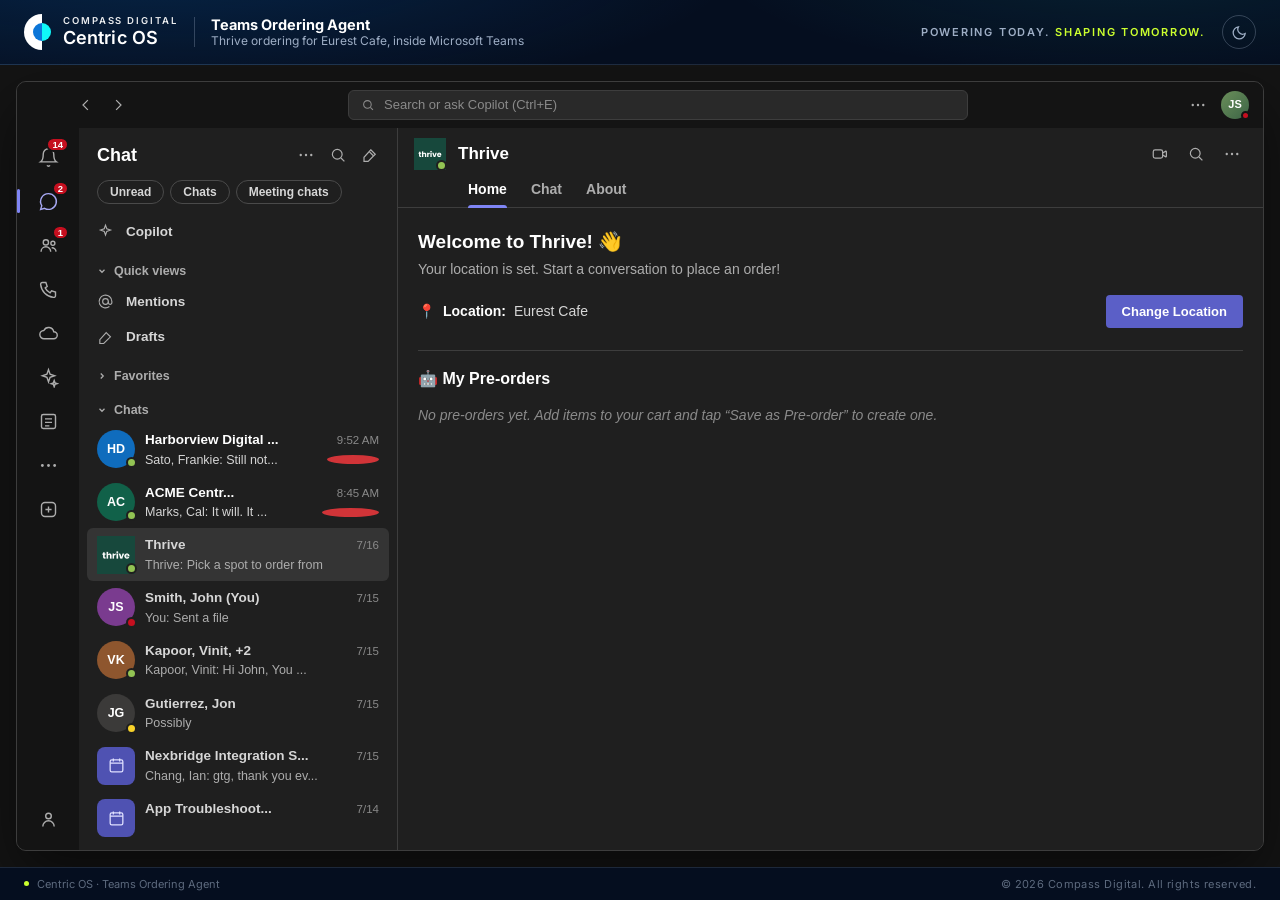
==== index.html @ ebebb497 "first commit" ====
<!doctype html>
<html lang="en">
<head>
<meta charset="utf-8" />
<meta name="viewport" content="width=device-width, initial-scale=1, viewport-fit=cover" />
<meta http-equiv="Content-Security-Policy" content="default-src 'self'; script-src 'self'; style-src 'self'; img-src 'self'; font-src 'self'; connect-src 'none'; frame-src 'self'; object-src 'none'; base-uri 'none'; form-action 'none'" />
<meta name="referrer" content="same-origin" />
<meta name="description" content="Thrive ordering agent for Eurest Cafe, running in a Microsoft Teams window." />
<title>Thrive Order Agent — Eurest Cafe</title>
<link rel="icon" href="assets/img/favicon.svg" type="image/svg+xml" />
<link rel="stylesheet" href="assets/css/fonts.css" />
<link rel="stylesheet" href="assets/css/shell.css" />
<script src="assets/js/theme.js"></script>
</head>
<body>

<header>
  <div class="brand">
    <!-- Centric OS mark (brand guide p18–19); colors flip with theme -->
    <svg class="mark" viewBox="10 10 60 80" aria-hidden="true">
      <path class="m-a" d="M50 10 A40 40 0 0 0 50 90 Z"/>
      <path class="m-b" d="M50 30 A20 20 0 0 0 50 70 Z"/>
      <path class="m-c" d="M50 30 A20 20 0 0 1 50 70 Z"/>
    </svg>
    <div class="wordmark">
      <div class="sub">Compass Digital</div>
      <div class="name">Centric OS</div>
    </div>
  </div>
  <div class="divider"></div>
  <div class="context">
    <div class="title">Teams Ordering Agent</div>
    <div class="desc">Thrive ordering for Eurest Cafe, inside Microsoft Teams</div>
  </div>
  <div class="tagline">Powering Today. <b>Shaping Tomorrow.</b></div>
  <button class="theme-btn" id="themeBtn" type="button" title="Switch theme" aria-label="Switch between light and dark theme">
    <svg class="moon" viewBox="0 0 24 24" fill="none" stroke="currentColor" stroke-width="1.8" aria-hidden="true">
      <path d="M20 13.5A8.5 8.5 0 1110.5 4 7 7 0 0020 13.5z"/>
    </svg>
    <svg class="sun" viewBox="0 0 24 24" fill="none" stroke="currentColor" stroke-width="1.8" aria-hidden="true">
      <circle cx="12" cy="12" r="4.5"/>
      <path d="M12 2.5v2.5M12 19v2.5M2.5 12H5M19 12h2.5M5.3 5.3l1.8 1.8M16.9 16.9l1.8 1.8M18.7 5.3l-1.8 1.8M7.1 16.9l-1.8 1.8" stroke-linecap="round"/>
    </svg>
  </button>
</header>

<main class="stage" id="stage">
  <div class="loading" role="status">Loading Teams…</div>
  <iframe id="app" class="app" title="Thrive ordering agent in Microsoft Teams"
          src="teams/ordering.html" sandbox="allow-scripts allow-same-origin allow-forms"></iframe>
</main>

<footer>
  <span class="dot" aria-hidden="true"></span>
  <span>Centric OS · Teams Ordering Agent</span>
  <span class="right">© 2026 Compass Digital. All rights reserved.</span>
</footer>

<script src="assets/js/shell.js" defer></script>
</body>
</html>
---- assets/css/fonts.css ----
/* Inter (latin subset), self-hosted. Generated from the original inline @font-face rules. */
@font-face{font-family:'Inter';font-style:normal;font-weight:400;font-display:swap;src:url(../fonts/inter-400-1.woff2) format('woff2');unicode-range:U+0000-00FF,U+0131,U+0152-0153,U+02BB-02BC,U+02C6,U+02DA,U+02DC,U+0304,U+0308,U+0329,U+2000-206F,U+20AC,U+2122,U+2191,U+2193,U+2212,U+2215,U+FEFF,U+FFFD;}
@font-face{font-family:'Inter';font-style:normal;font-weight:500;font-display:swap;src:url(../fonts/inter-500-2.woff2) format('woff2');unicode-range:U+0000-00FF,U+0131,U+0152-0153,U+02BB-02BC,U+02C6,U+02DA,U+02DC,U+0304,U+0308,U+0329,U+2000-206F,U+20AC,U+2122,U+2191,U+2193,U+2212,U+2215,U+FEFF,U+FFFD;}
@font-face{font-family:'Inter';font-style:normal;font-weight:600;font-display:swap;src:url(../fonts/inter-600-3.woff2) format('woff2');unicode-range:U+0000-00FF,U+0131,U+0152-0153,U+02BB-02BC,U+02C6,U+02DA,U+02DC,U+0304,U+0308,U+0329,U+2000-206F,U+20AC,U+2122,U+2191,U+2193,U+2212,U+2215,U+FEFF,U+FFFD;}
@font-face{font-family:'Inter';font-style:normal;font-weight:700;font-display:swap;src:url(../fonts/inter-700-4.woff2) format('woff2');unicode-range:U+0000-00FF,U+0131,U+0152-0153,U+02BB-02BC,U+02C6,U+02DA,U+02DC,U+0304,U+0308,U+0329,U+2000-206F,U+20AC,U+2122,U+2191,U+2193,U+2212,U+2215,U+FEFF,U+FFFD;}
@font-face{font-family:'Inter';font-style:normal;font-weight:800;font-display:swap;src:url(../fonts/inter-800-5.woff2) format('woff2');unicode-range:U+0000-00FF,U+0131,U+0152-0153,U+02BB-02BC,U+02C6,U+02DA,U+02DC,U+0304,U+0308,U+0329,U+2000-206F,U+20AC,U+2122,U+2191,U+2193,U+2212,U+2215,U+FEFF,U+FFFD;}
---- assets/css/shell.css ----
/* Thrive Order Agent: shell styles (Centric OS chrome).
   Header, stage, and footer only. The Teams window lives in the iframe. */
:root{
  /* Centric OS / Compass Digital palette */
  --cd-black:#050E1F; --cd-blue:#003396; --cd-cerulean:#0C76D8; --cd-cyan:#13D6E5;
  --cd-lite-cyan:#10F8F9; --cd-cerulean-neutral:#E3F5FC; --cd-lime:#CBFF2E;
  --n1:#313C4F; --n2:#5D6A7E; --n3:#9EAEC5; --n4:#D6E2F8;
  --font:"Inter",-apple-system,BlinkMacSystemFont,"Segoe UI",Roboto,Helvetica,Arial,sans-serif;

  /* semantic tokens: dark theme (default) */
  --bg:var(--cd-black); --text-strong:#FFFFFF; --text:var(--n4); --text-muted:var(--n3);
  --text-faint:var(--n2); --border:rgba(158,174,197,.16); --border-strong:rgba(158,174,197,.30);
  --hover-bg:rgba(214,226,248,.05); --accent:var(--cd-lime); --accent-glow:rgba(203,255,46,.35);
  --glow-a:rgba(12,118,216,.22); --glow-b:rgba(19,214,229,.10);
  --mark-a:#FFFFFF; --mark-b:var(--cd-cerulean); --mark-c:var(--cd-lite-cyan);
}
:root[data-theme="light"]{
  --bg:#FFFFFF; --text-strong:var(--cd-black); --text:var(--n1); --text-muted:var(--n2);
  --text-faint:var(--n3); --border:rgba(5,14,31,.10); --border-strong:rgba(5,14,31,.20);
  --hover-bg:rgba(12,118,216,.06); --accent:var(--cd-cerulean); --accent-glow:rgba(12,118,216,.30);
  --glow-a:rgba(19,214,229,.14); --glow-b:rgba(227,245,252,.9);
  --mark-a:var(--cd-cerulean); --mark-b:var(--cd-blue); --mark-c:var(--cd-cyan);
}

*{box-sizing:border-box}
html,body{height:100%}
body{
  margin:0; background:var(--bg); color:var(--text); font-family:var(--font);
  font-size:15px; line-height:1.5; -webkit-font-smoothing:antialiased;
  display:flex; flex-direction:column; overflow:hidden;
  transition:background-color .25s,color .25s;
}

/* Header */
header{
  flex:0 0 auto; display:flex; align-items:center; gap:16px;
  padding:14px 24px; border-bottom:1px solid var(--border);
  background:
    radial-gradient(900px 220px at 12% -60%, var(--glow-a), transparent 65%),
    radial-gradient(700px 200px at 88% -70%, var(--glow-b), transparent 60%),
    var(--bg);
  position:relative; z-index:2; transition:background-color .25s,border-color .25s;
}
.brand{display:flex; align-items:center; gap:12px; min-width:0}
.mark{width:27px; height:36px; flex:0 0 auto}
.mark .m-a{fill:var(--mark-a)}
.mark .m-b{fill:var(--mark-b)}
.mark .m-c{fill:var(--mark-c)}
.wordmark{display:flex; flex-direction:column; line-height:1.15; min-width:0}
.wordmark .name{font-weight:600; font-size:18px; color:var(--text-strong); letter-spacing:.005em; white-space:nowrap}
.wordmark .sub{font-size:9.5px; font-weight:600; letter-spacing:.2em; text-transform:uppercase;
  color:var(--text-strong); opacity:.92; white-space:nowrap; margin-bottom:1px}
.divider{width:1px; height:30px; background:var(--border-strong); flex:0 0 auto}
.context{display:flex; flex-direction:column; line-height:1.2; min-width:0}
.context .title{font-weight:700; font-size:14.5px; color:var(--text-strong); white-space:nowrap}
.context .desc{font-size:12px; color:var(--text-muted); white-space:nowrap; overflow:hidden; text-overflow:ellipsis}
.tagline{margin-left:auto; font-size:11px; font-weight:600; letter-spacing:.16em; text-transform:uppercase;
  color:var(--text-muted); white-space:nowrap}
.tagline b{color:var(--accent); font-weight:600}
:root[data-theme="light"] .tagline b{color:var(--cd-cerulean)}

/* Theme toggle */
.theme-btn{
  appearance:none; cursor:pointer; flex:0 0 auto; display:inline-flex; align-items:center; justify-content:center;
  width:34px; height:34px; border-radius:50%; background:none; border:1px solid var(--border-strong); color:var(--text-muted);
  transition:color .2s,border-color .2s,background-color .2s;
}
.theme-btn:hover{color:var(--text-strong); background:var(--hover-bg)}
.theme-btn:focus-visible{outline:2px solid var(--cd-cyan); outline-offset:2px}
.theme-btn svg{width:17px; height:17px}
.theme-btn .sun{display:none}
.theme-btn .moon{display:block}
:root[data-theme="light"] .theme-btn .sun{display:block}
:root[data-theme="light"] .theme-btn .moon{display:none}
@media (max-width:860px){ .tagline{display:none} .context .desc{display:none} }

/* Stage: holds the Teams window */
.stage{flex:1 1 auto; min-height:0; position:relative; background:var(--bg); transition:background-color .25s}
.app{width:100%; height:100%; border:0; display:block; background:transparent}
.loading{
  position:absolute; inset:0; display:flex; align-items:center; justify-content:center;
  color:var(--text-faint); font-size:13px; font-weight:500; letter-spacing:.06em; text-transform:uppercase;
  pointer-events:none; transition:opacity .3s;
}
.stage.loaded .loading{opacity:0}

/* Footer */
footer{
  flex:0 0 auto; display:flex; align-items:center; gap:8px; padding:8px 24px;
  border-top:1px solid var(--border); font-size:11px; color:var(--text-faint); background:var(--bg);
  transition:background-color .25s,border-color .25s;
}
footer .dot{width:5px; height:5px; border-radius:50%; background:var(--accent)}
footer .right{margin-left:auto; letter-spacing:.04em}

/* Small screens: keep the brand and the theme toggle; drop secondary labels */
@media (max-width:560px){ .divider, .context{display:none} footer .right{display:none} }

/* 404 page */
.notfound{display:flex; align-items:center; justify-content:center; text-align:center; height:100%}
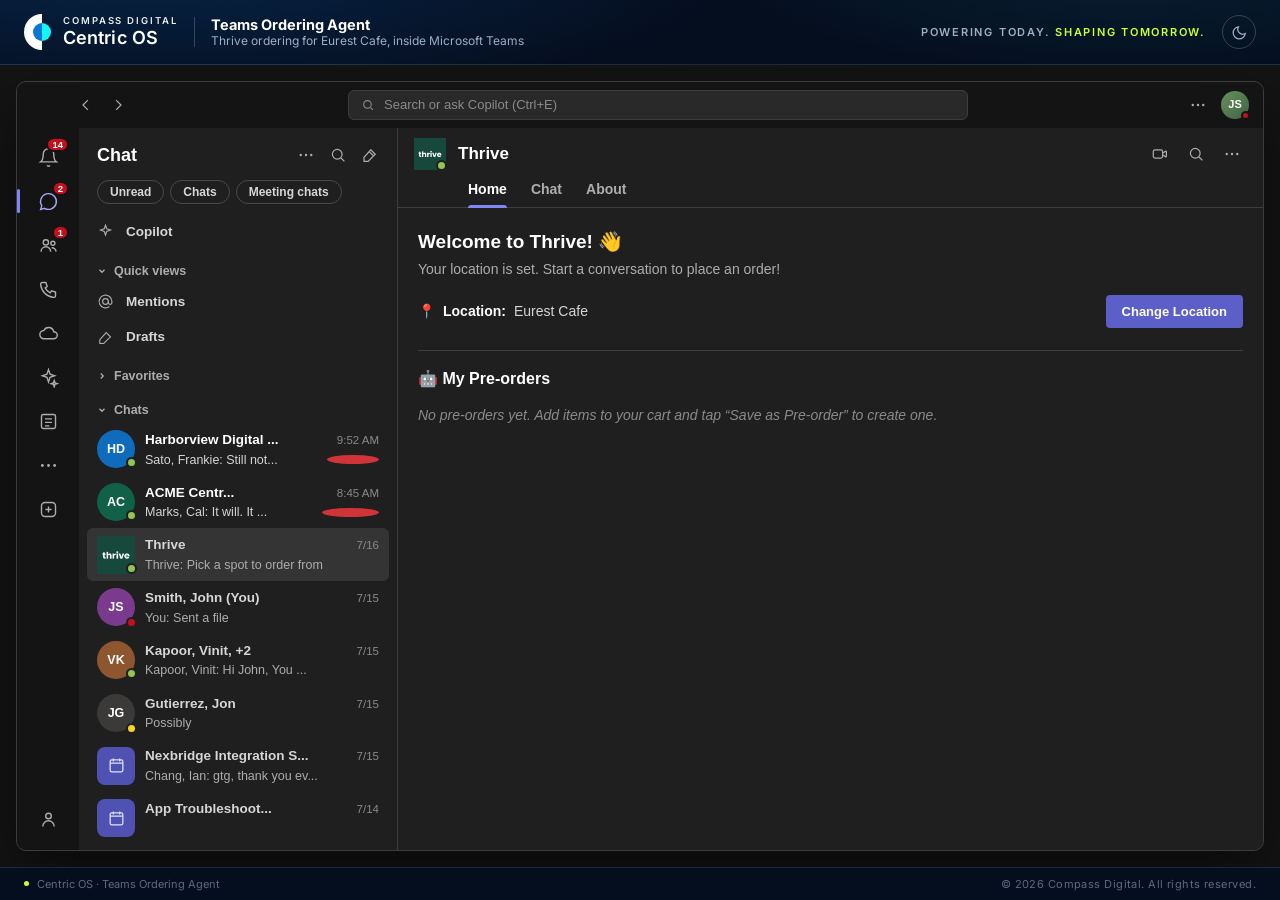
==== commit cbad84b3: "add robots.txt" ====
--- a/index.html
+++ b/index.html
@@ -5,6 +5,7 @@
 <meta name="viewport" content="width=device-width, initial-scale=1, viewport-fit=cover" />
 <meta http-equiv="Content-Security-Policy" content="default-src 'self'; script-src 'self'; style-src 'self'; img-src 'self'; font-src 'self'; connect-src 'none'; frame-src 'self'; object-src 'none'; base-uri 'none'; form-action 'none'" />
 <meta name="referrer" content="same-origin" />
+<meta name="robots" content="noindex, nofollow, noarchive" />
 <meta name="description" content="Thrive ordering agent for Eurest Cafe, running in a Microsoft Teams window." />
 <title>Thrive Order Agent — Eurest Cafe</title>
 <link rel="icon" href="assets/img/favicon.svg" type="image/svg+xml" />
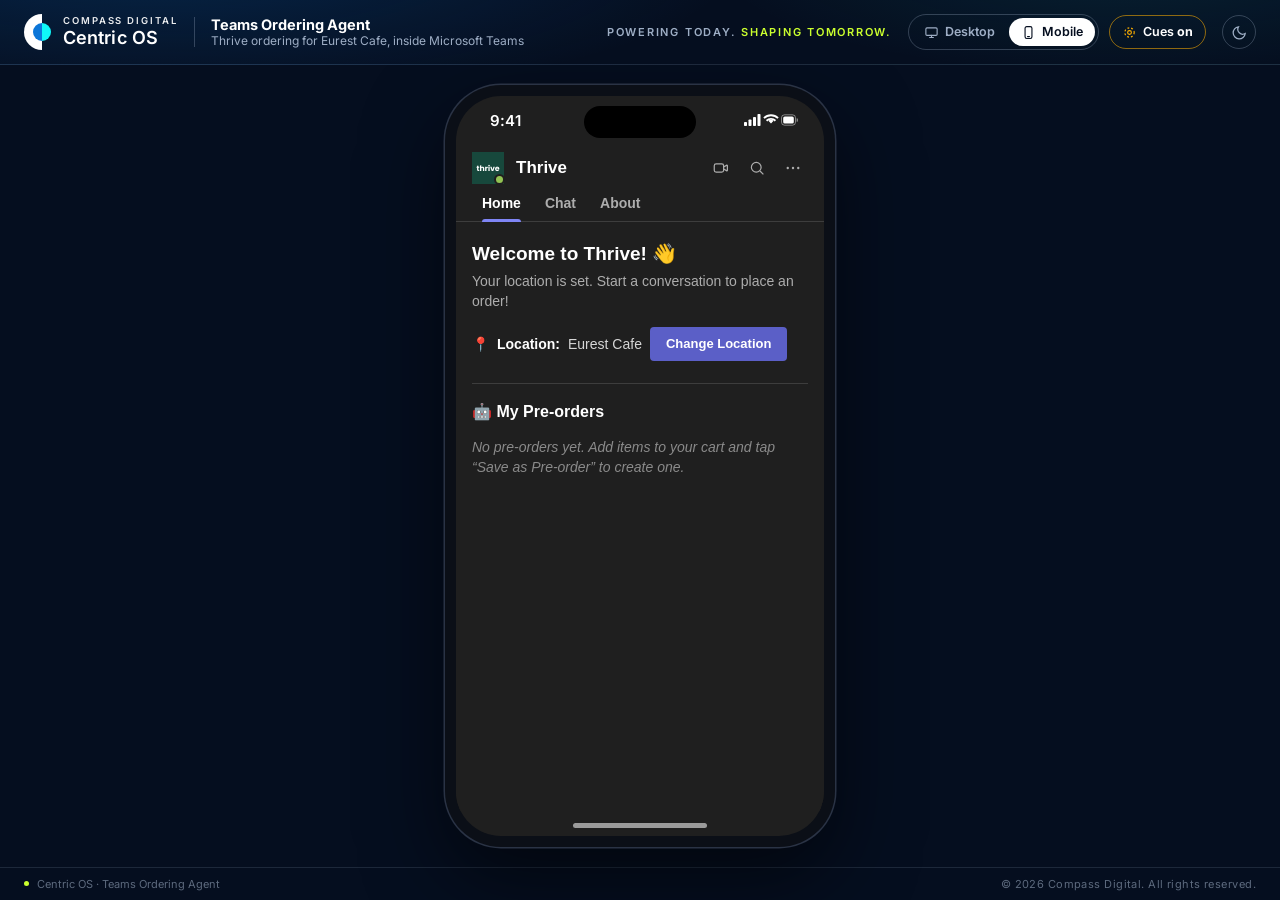
==== commit e2718d02: "add desktop/mobile toggle and app cues toggley. remove archive from repo" ====
--- a/index.html
+++ b/index.html
@@ -12,6 +12,7 @@
 <link rel="stylesheet" href="assets/css/fonts.css" />
 <link rel="stylesheet" href="assets/css/shell.css" />
 <script src="assets/js/theme.js"></script>
+<script src="assets/js/prefs.js"></script>
 </head>
 <body>
 
@@ -34,6 +35,22 @@
     <div class="desc">Thrive ordering for Eurest Cafe, inside Microsoft Teams</div>
   </div>
   <div class="tagline">Powering Today. <b>Shaping Tomorrow.</b></div>
+  <div class="controls">
+    <div class="seg" role="group" aria-label="Device view">
+      <button type="button" data-view-btn="desktop" aria-pressed="false" title="Desktop view">
+        <svg viewBox="0 0 24 24" fill="none" stroke="currentColor" stroke-width="1.8" aria-hidden="true"><rect x="3" y="4.5" width="18" height="12" rx="1.8"/><path d="M9 20h6M12 16.5V20" stroke-linecap="round"/></svg>
+        <span>Desktop</span>
+      </button>
+      <button type="button" data-view-btn="mobile" aria-pressed="true" title="Mobile view">
+        <svg viewBox="0 0 24 24" fill="none" stroke="currentColor" stroke-width="1.8" aria-hidden="true"><rect x="6.5" y="2.5" width="11" height="19" rx="2.6"/><path d="M10.5 18.5h3" stroke-linecap="round"/></svg>
+        <span>Mobile</span>
+      </button>
+    </div>
+    <button class="cue-btn" id="cueBtn" type="button" aria-pressed="true" title="Show or hide step-by-step app cues">
+      <svg viewBox="0 0 24 24" fill="none" stroke="currentColor" stroke-width="1.8" aria-hidden="true"><circle cx="12" cy="12" r="3"/><circle cx="12" cy="12" r="7.5" stroke-dasharray="3 3.2"/></svg>
+      <span>Cues <b class="cue-state">on</b></span>
+    </button>
+  </div>
   <button class="theme-btn" id="themeBtn" type="button" title="Switch theme" aria-label="Switch between light and dark theme">
     <svg class="moon" viewBox="0 0 24 24" fill="none" stroke="currentColor" stroke-width="1.8" aria-hidden="true">
       <path d="M20 13.5A8.5 8.5 0 1110.5 4 7 7 0 0020 13.5z"/>
@@ -47,8 +64,24 @@
 
 <main class="stage" id="stage">
   <div class="loading" role="status">Loading Teams…</div>
-  <iframe id="app" class="app" title="Thrive ordering agent in Microsoft Teams"
-          src="teams/ordering.html" sandbox="allow-scripts allow-same-origin allow-forms"></iframe>
+  <!-- Device: full stage on desktop, a phone frame on mobile (see shell.css) -->
+  <div class="device">
+    <div class="statusbar" aria-hidden="true">
+      <span class="clock">9:41</span>
+      <span class="island"></span>
+      <svg class="sys" viewBox="0 0 54 12" fill="currentColor">
+        <rect x="0" y="8" width="3" height="4" rx=".8"/><rect x="4.5" y="5.5" width="3" height="6.5" rx=".8"/>
+        <rect x="9" y="3" width="3" height="9" rx=".8"/><rect x="13.5" y="0" width="3" height="12" rx=".8"/>
+        <path d="M27 2.2a9 9 0 016.4 2.6l1.3-1.3a10.8 10.8 0 00-15.4 0l1.3 1.3A9 9 0 0127 2.2zm0 3.6a5.4 5.4 0 013.8 1.6l1.3-1.3a7.2 7.2 0 00-10.2 0l1.3 1.3A5.4 5.4 0 0127 5.8zM27 9.4l2.4-2.4a3.4 3.4 0 00-4.8 0z"/>
+        <rect x="37.5" y=".8" width="14" height="10.4" rx="3" fill="none" stroke="currentColor" stroke-opacity=".45"/>
+        <rect x="39.2" y="2.5" width="10.6" height="7" rx="1.6"/><path d="M52.6 4.2v3.6a1.8 1.8 0 000-3.6z" fill-opacity=".45"/>
+      </svg>
+    </div>
+    <div class="screen" id="screen">
+      <iframe id="app" class="app" title="Thrive ordering agent in Microsoft Teams"
+              src="teams/ordering.html" sandbox="allow-scripts allow-same-origin allow-forms"></iframe>
+    </div>
+  </div>
 </main>
 
 <footer>
--- a/assets/css/shell.css
+++ b/assets/css/shell.css
@@ -1,5 +1,5 @@
 /* Thrive Order Agent: shell styles (Centric OS chrome).
-   Header, stage, and footer only. The Teams window lives in the iframe. */
+   Header and controls, stage, device frame, and footer. The Teams window lives in the iframe. */
 :root{
   /* Centric OS / Compass Digital palette */
   --cd-black:#050E1F; --cd-blue:#003396; --cd-cerulean:#0C76D8; --cd-cyan:#13D6E5;
@@ -13,6 +13,10 @@
   --hover-bg:rgba(214,226,248,.05); --accent:var(--cd-lime); --accent-glow:rgba(203,255,46,.35);
   --glow-a:rgba(12,118,216,.22); --glow-b:rgba(19,214,229,.10);
   --mark-a:#FFFFFF; --mark-b:var(--cd-cerulean); --mark-c:var(--cd-lite-cyan);
+  --on-bg:var(--text-strong); --on-ink:var(--bg);        /* selected segment */
+  --cue:#FFB000; --cue-soft:rgba(255,176,0,.55);  /* app cues amber; the overlay itself is teams/cues.css */
+  --screen-bg:#1f1f1f; --screen-ink:#FFFFFF;              /* Teams surface, under the phone status bar */
+  --bezel:#0B0F17; --bezel-edge:#2A3345; --device-shadow:0 30px 80px rgba(0,0,0,.55);
 }
 :root[data-theme="light"]{
   --bg:#FFFFFF; --text-strong:var(--cd-black); --text:var(--n1); --text-muted:var(--n2);
@@ -20,6 +24,9 @@
   --hover-bg:rgba(12,118,216,.06); --accent:var(--cd-cerulean); --accent-glow:rgba(12,118,216,.30);
   --glow-a:rgba(19,214,229,.14); --glow-b:rgba(227,245,252,.9);
   --mark-a:var(--cd-cerulean); --mark-b:var(--cd-blue); --mark-c:var(--cd-cyan);
+  --screen-bg:#FFFFFF; --screen-ink:#141414;
+  --cue:#D98200; --cue-soft:rgba(217,130,0,.6);
+  --bezel-edge:#3A4356; --device-shadow:0 30px 70px rgba(5,14,31,.22);
 }
 
 *{box-sizing:border-box}
@@ -51,10 +58,10 @@
 .wordmark .sub{font-size:9.5px; font-weight:600; letter-spacing:.2em; text-transform:uppercase;
   color:var(--text-strong); opacity:.92; white-space:nowrap; margin-bottom:1px}
 .divider{width:1px; height:30px; background:var(--border-strong); flex:0 0 auto}
-.context{display:flex; flex-direction:column; line-height:1.2; min-width:0}
+.context{display:flex; flex-direction:column; flex:1 1 auto; line-height:1.2; min-width:0}
 .context .title{font-weight:700; font-size:14.5px; color:var(--text-strong); white-space:nowrap}
 .context .desc{font-size:12px; color:var(--text-muted); white-space:nowrap; overflow:hidden; text-overflow:ellipsis}
-.tagline{margin-left:auto; font-size:11px; font-weight:600; letter-spacing:.16em; text-transform:uppercase;
+.tagline{font-size:11px; font-weight:600; letter-spacing:.16em; text-transform:uppercase;
   color:var(--text-muted); white-space:nowrap}
 .tagline b{color:var(--accent); font-weight:600}
 :root[data-theme="light"] .tagline b{color:var(--cd-cerulean)}
@@ -72,11 +79,61 @@
 .theme-btn .moon{display:block}
 :root[data-theme="light"] .theme-btn .sun{display:block}
 :root[data-theme="light"] .theme-btn .moon{display:none}
-@media (max-width:860px){ .tagline{display:none} .context .desc{display:none} }
+@media (max-width:1100px){ .tagline{display:none} }
+@media (max-width:860px){ .context .desc{display:none} .seg span{display:none} .seg button{padding:0 9px} }
 
-/* Stage: holds the Teams window */
+/* Header controls: device view (segmented) and app cues (toggle pill) */
+.controls{display:flex; align-items:center; gap:10px; flex:0 0 auto}
+.seg{display:inline-flex; gap:2px; padding:3px; border:1px solid var(--border-strong); border-radius:999px}
+.seg button,.cue-btn{
+  appearance:none; cursor:pointer; display:inline-flex; align-items:center; gap:6px; height:28px; padding:0 12px;
+  border:0; border-radius:999px; background:none; color:var(--text-muted); font:600 12.5px/1 var(--font);
+  transition:color .2s,background-color .2s,border-color .2s;
+}
+.seg button:hover,.cue-btn:hover{color:var(--text-strong)}
+.seg button[aria-pressed="true"]{background:var(--on-bg); color:var(--on-ink)}
+.seg svg,.cue-btn svg{width:15px; height:15px; flex:0 0 auto}
+.cue-btn{height:34px; border:1px solid var(--border-strong)}
+.cue-btn[aria-pressed="true"]{border-color:var(--cue-soft); color:var(--text-strong)}
+.cue-btn[aria-pressed="true"] svg{color:var(--cue)}
+.cue-btn .cue-state{font-weight:700}
+.seg button:focus-visible,.cue-btn:focus-visible{outline:2px solid var(--cd-cyan); outline-offset:2px}
+
+/* Stage: holds the device, which holds the Teams frame */
 .stage{flex:1 1 auto; min-height:0; position:relative; background:var(--bg); transition:background-color .25s}
+.device{position:absolute; inset:0; display:flex; flex-direction:column}
+.screen{position:relative; flex:1 1 auto; min-height:0}
+.statusbar{display:none}
 .app{width:100%; height:100%; border:0; display:block; background:transparent}
+
+/* Mobile view: the same frame inside a 390pt phone. Its own CSS goes single-column below 720px.
+   Real phones (<=560px) always get the full-bleed layout, so this applies above that only. */
+@media (min-width:561px){
+  :root[data-view="mobile"] .stage{display:grid; place-items:center; padding:20px}
+  :root[data-view="mobile"] .device{
+    position:relative; inset:auto; width:min(390px,100%); height:min(844px,100%);
+    padding:11px; border-radius:56px; background:var(--bezel);
+    box-shadow:0 0 0 1.5px var(--bezel-edge), var(--device-shadow);
+  }
+  :root[data-view="mobile"] .statusbar{
+    position:relative; display:flex; align-items:center; justify-content:space-between; flex:0 0 46px;
+    padding:2px 26px 0 34px; border-radius:45px 45px 0 0; background:var(--screen-bg); color:var(--screen-ink);
+    font:600 15px/1 var(--font); letter-spacing:.01em; transition:background-color .25s,color .25s;
+  }
+  :root[data-view="mobile"] .island{position:absolute; left:50%; top:10px; width:112px; height:32px; margin-left:-56px;
+    border-radius:20px; background:#000}
+  :root[data-view="mobile"] .sys{width:54px; height:12px}
+  :root[data-view="mobile"] .screen{
+    padding-bottom:24px; border-radius:0 0 45px 45px; overflow:hidden; background:var(--screen-bg);
+    transition:background-color .25s;
+  }
+  /* home indicator */
+  :root[data-view="mobile"] .screen::after{
+    content:""; position:absolute; left:50%; bottom:8px; width:134px; height:5px; margin-left:-67px;
+    border-radius:3px; background:var(--screen-ink); opacity:.55; pointer-events:none;
+  }
+}
+
 .loading{
   position:absolute; inset:0; display:flex; align-items:center; justify-content:center;
   color:var(--text-faint); font-size:13px; font-weight:500; letter-spacing:.06em; text-transform:uppercase;
@@ -94,7 +151,7 @@
 footer .right{margin-left:auto; letter-spacing:.04em}
 
 /* Small screens: keep the brand and the theme toggle; drop secondary labels */
-@media (max-width:560px){ .divider, .context{display:none} footer .right{display:none} }
+@media (max-width:560px){ .divider, .context, .seg{display:none} footer .right{display:none} header{gap:10px; padding:12px 16px} .controls{margin-left:auto} }
 
 /* 404 page */
 .notfound{display:flex; align-items:center; justify-content:center; text-align:center; height:100%}
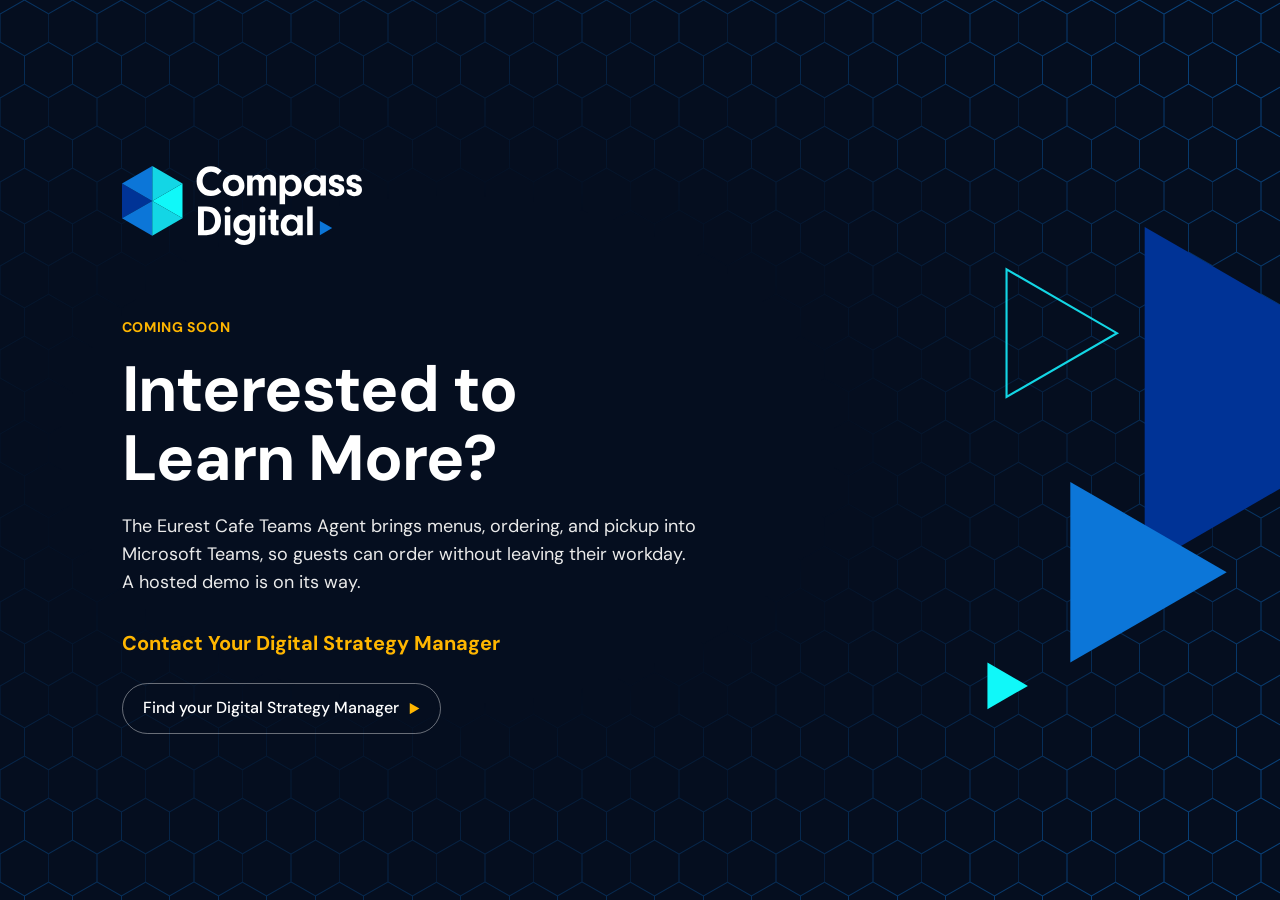
==== commit d01ae663: "add placeholder page" ====
--- a/index.html
+++ b/index.html
@@ -1,95 +1,184 @@
 <!doctype html>
-<html lang="en">
+<html lang="en" data-brand="compass-digital">
 <head>
-<meta charset="utf-8" />
-<meta name="viewport" content="width=device-width, initial-scale=1, viewport-fit=cover" />
-<meta http-equiv="Content-Security-Policy" content="default-src 'self'; script-src 'self'; style-src 'self'; img-src 'self'; font-src 'self'; connect-src 'none'; frame-src 'self'; object-src 'none'; base-uri 'none'; form-action 'none'" />
-<meta name="referrer" content="same-origin" />
-<meta name="robots" content="noindex, nofollow, noarchive" />
-<meta name="description" content="Thrive ordering agent for Eurest Cafe, running in a Microsoft Teams window." />
-<title>Thrive Order Agent — Eurest Cafe</title>
-<link rel="icon" href="assets/img/favicon.svg" type="image/svg+xml" />
-<link rel="stylesheet" href="assets/css/fonts.css" />
-<link rel="stylesheet" href="assets/css/shell.css" />
-<script src="assets/js/theme.js"></script>
-<script src="assets/js/prefs.js"></script>
+<meta charset="utf-8">
+<meta name="viewport" content="width=device-width, initial-scale=1, viewport-fit=cover">
+<meta name="robots" content="noindex">
+<meta name="color-scheme" content="dark">
+<meta http-equiv="Content-Security-Policy" content="default-src 'none'; style-src 'unsafe-inline'; img-src data:; font-src data:; base-uri 'none'; form-action 'none'">
+<meta name="referrer" content="no-referrer">
+<!-- ╔══ SITE CONFIG (head) ═════════════════════════════════════════════════╗
+     ║ Per-site values, part 1 of 2. Part 2 is the first block in <body>.    ║
+     ║ Theme: set data-brand on <html> above (themes are defined in :root).  ║
+     ╚═══════════════════════════════════════════════════════════════════════╝ -->
+<title>Eurest Cafe Teams Agent · Coming Soon</title>
+<meta name="description" content="The Eurest Cafe Teams Agent is coming soon. Contact your Digital Strategy Manager to learn more.">
+<!-- ══ END SITE CONFIG (head) ══ -->
+<link rel="icon" type="image/svg+xml" href="[data-uri]">
+<style>
+/* ──────────────────────────────────────────────────────────────────────────
+   Placeholder page · Compass Digital brand guidelines v1.02
+   Type: DM Sans (embedded, Latin subset, SIL OFL 1.1).
+   Colour names follow the guide (p.19): Blue #003396, Cerulean #0C76D8,
+   Cyan #13D6E5, Lite Cyan #10F8F9, Gold #FFB600 (single accent).
+   ────────────────────────────────────────────────────────────────────────── */
+
+@font-face { font-family: "DM Sans"; font-weight: 400; font-display: swap; src: url("[data-uri]") format("woff2"); }
+@font-face { font-family: "DM Sans"; font-weight: 500; font-display: swap; src: url("[data-uri]") format("woff2"); }
+@font-face { font-family: "DM Sans"; font-weight: 700; font-display: swap; src: url("[data-uri]") format("woff2"); }
+
+/* Brand tokens. Add a new [data-brand="…"] block to theme another site. */
+[data-brand="compass-digital"] {
+  --bg:        #050E1F;  /* Compass Digital Black */
+  --text:      #FFFFFF;  /* White                 */
+  --text-soft: #EAEAEA;  /* Neutral 4: body copy  */
+  --accent:    #FFB600;  /* Gold: callout, CTA, link marker, focus */
+  --line:      #0C76D8;  /* Cerulean: hex grid    */
+  --tri-1:     #003396;  /* Blue                  */
+  --tri-2:     #0C76D8;  /* Cerulean              */
+  --tri-3:     #13D6E5;  /* Cyan                  */
+  --tri-4:     #10F8F9;  /* Lite Cyan             */
+}
+
+*, *::before, *::after { box-sizing: border-box; }
+
+html { background: var(--bg); color: var(--text); -webkit-text-size-adjust: 100%; overflow-x: hidden; }
+
+body {
+  position: relative;
+  margin: 0;
+  min-height: 100vh;
+  min-height: 100dvh;
+  display: grid;
+  align-items: center;
+  font: 400 1.125rem/1.55 "DM Sans", system-ui, sans-serif;
+  overflow: clip;   /* keeps the bleeding motif from causing sideways scroll */
+}
+
+/* ── Motif: hexagon line grid, faded out of the centre so it hugs the edges */
+body::before {
+  content: "";
+  position: absolute;
+  inset: 0;
+  z-index: -2;
+  background: url("data:image/svg+xml,%3Csvg xmlns='http://www.w3.org/2000/svg' width='48.5' height='84'%3E%3Cpath d='M24.25 0 48.5 14v28L24.25 56 0 42V14zM24.25 56v28' fill='none' stroke='%230C76D8' stroke-opacity='.5'/%3E%3C/svg%3E") 0 0 / 48.5px 84px;
+  -webkit-mask: radial-gradient(ellipse 75% 70% at 35% 50%, transparent 40%, #000 100%);
+          mask: radial-gradient(ellipse 75% 70% at 35% 50%, transparent 40%, #000 100%);
+}
+
+/* ── Motif: forward-facing triangles, bleeding off the right edge */
+.decor {
+  position: absolute;
+  z-index: -1;
+  top: 50%;
+  right: 0;
+  height: min(82vh, 680px);
+  width: auto;
+  transform: translate(22%, -50%);
+  pointer-events: none;
+}
+
+/* ── Content */
+main {
+  width: min(100%, 76rem);
+  margin: 0 auto;
+  padding: clamp(2.5rem, 7vw, 5rem) clamp(1.5rem, 7vw, 6rem);
+}
+
+.content { max-width: 36rem; }
+
+.logo { display: block; width: clamp(11rem, 26vw, 15rem); height: auto; }
+
+/* Clearspace ≥ the logo's arrow (≈18% of its height) on all sides */
+.logo-wrap { margin: 0 0 clamp(3rem, 8vh, 5rem); padding: 0; }
+
+.callout {
+  margin: 0 0 1rem;
+  font-size: .875rem;
+  font-weight: 700;
+  letter-spacing: .05em;   /* guide: tracking 50 */
+  text-transform: uppercase;
+  color: var(--accent);
+}
+
+h1 {
+  margin: 0 0 1.25rem;
+  font-size: clamp(2.25rem, 1.4rem + 3.6vw, 4rem);
+  font-weight: 700;
+  line-height: 1.08;
+  letter-spacing: -.015em;
+  text-wrap: balance;
+}
+
+.body { margin: 0 0 2rem; max-width: 34em; color: var(--text-soft); text-wrap: pretty; }
+
+.cta { margin: 0 0 1.5rem; font-size: 1.25rem; font-weight: 700; color: var(--accent); }
+
+/* Secondary link: shaped as a pill so it reads as interactive without an underline */
+.more {
+  display: inline-flex;
+  align-items: center;
+  gap: .625rem;
+  padding: .75rem 1.25rem;
+  border: 1px solid rgb(255 255 255 / .4);
+  border-radius: 999px;
+  color: var(--text);
+  font-size: 1rem;
+  font-weight: 500;
+  text-decoration: none;
+  transition: border-color .2s, background-color .2s;
+}
+.more svg { width: .7em; height: .7em; flex: none; fill: var(--accent); }
+.more:hover { border-color: var(--accent); background: rgb(255 182 0 / .08); }
+.more:focus-visible { outline: 3px solid var(--accent); outline-offset: 3px; }
+
+/* ── Small screens: triangles move to the bottom-right corner, clear of copy */
+@media (max-width: 47.99em) {
+  body { align-items: start; }
+  .decor { top: auto; bottom: 0; height: 48vw; transform: translate(20%, 8%); }
+  main { padding-bottom: 48vw; }
+}
+
+/* ── Motion: one gentle entrance, only when the visitor allows motion */
+@media (prefers-reduced-motion: no-preference) {
+  .content > * { animation: rise .7s cubic-bezier(.2, .7, .2, 1) both; }
+  .content > :nth-child(2) { animation-delay: .08s; }
+  .content > :nth-child(3) { animation-delay: .16s; }
+  .content > :nth-child(4) { animation-delay: .24s; }
+  .content > :nth-child(5) { animation-delay: .32s; }
+  .content > :nth-child(6) { animation-delay: .40s; }
+  @keyframes rise { from { opacity: 0; transform: translateY(.75rem); } }
+}
+
+@media (forced-colors: active) {
+  .more { border-color: LinkText; }
+  .more svg { fill: LinkText; }
+}
+</style>
 </head>
 <body>
-
-<header>
-  <div class="brand">
-    <!-- Centric OS mark (brand guide p18–19); colors flip with theme -->
-    <svg class="mark" viewBox="10 10 60 80" aria-hidden="true">
-      <path class="m-a" d="M50 10 A40 40 0 0 0 50 90 Z"/>
-      <path class="m-b" d="M50 30 A20 20 0 0 0 50 70 Z"/>
-      <path class="m-c" d="M50 30 A20 20 0 0 1 50 70 Z"/>
-    </svg>
-    <div class="wordmark">
-      <div class="sub">Compass Digital</div>
-      <div class="name">Centric OS</div>
-    </div>
-  </div>
-  <div class="divider"></div>
-  <div class="context">
-    <div class="title">Teams Ordering Agent</div>
-    <div class="desc">Thrive ordering for Eurest Cafe, inside Microsoft Teams</div>
-  </div>
-  <div class="tagline">Powering Today. <b>Shaping Tomorrow.</b></div>
-  <div class="controls">
-    <div class="seg" role="group" aria-label="Device view">
-      <button type="button" data-view-btn="desktop" aria-pressed="false" title="Desktop view">
-        <svg viewBox="0 0 24 24" fill="none" stroke="currentColor" stroke-width="1.8" aria-hidden="true"><rect x="3" y="4.5" width="18" height="12" rx="1.8"/><path d="M9 20h6M12 16.5V20" stroke-linecap="round"/></svg>
-        <span>Desktop</span>
-      </button>
-      <button type="button" data-view-btn="mobile" aria-pressed="true" title="Mobile view">
-        <svg viewBox="0 0 24 24" fill="none" stroke="currentColor" stroke-width="1.8" aria-hidden="true"><rect x="6.5" y="2.5" width="11" height="19" rx="2.6"/><path d="M10.5 18.5h3" stroke-linecap="round"/></svg>
-        <span>Mobile</span>
-      </button>
-    </div>
-    <button class="cue-btn" id="cueBtn" type="button" aria-pressed="true" title="Show or hide step-by-step app cues">
-      <svg viewBox="0 0 24 24" fill="none" stroke="currentColor" stroke-width="1.8" aria-hidden="true"><circle cx="12" cy="12" r="3"/><circle cx="12" cy="12" r="7.5" stroke-dasharray="3 3.2"/></svg>
-      <span>Cues <b class="cue-state">on</b></span>
-    </button>
-  </div>
-  <button class="theme-btn" id="themeBtn" type="button" title="Switch theme" aria-label="Switch between light and dark theme">
-    <svg class="moon" viewBox="0 0 24 24" fill="none" stroke="currentColor" stroke-width="1.8" aria-hidden="true">
-      <path d="M20 13.5A8.5 8.5 0 1110.5 4 7 7 0 0020 13.5z"/>
-    </svg>
-    <svg class="sun" viewBox="0 0 24 24" fill="none" stroke="currentColor" stroke-width="1.8" aria-hidden="true">
-      <circle cx="12" cy="12" r="4.5"/>
-      <path d="M12 2.5v2.5M12 19v2.5M2.5 12H5M19 12h2.5M5.3 5.3l1.8 1.8M16.9 16.9l1.8 1.8M18.7 5.3l-1.8 1.8M7.1 16.9l-1.8 1.8" stroke-linecap="round"/>
-    </svg>
-  </button>
-</header>
-
-<main class="stage" id="stage">
-  <div class="loading" role="status">Loading Teams…</div>
-  <!-- Device: full stage on desktop, a phone frame on mobile (see shell.css) -->
-  <div class="device">
-    <div class="statusbar" aria-hidden="true">
-      <span class="clock">9:41</span>
-      <span class="island"></span>
-      <svg class="sys" viewBox="0 0 54 12" fill="currentColor">
-        <rect x="0" y="8" width="3" height="4" rx=".8"/><rect x="4.5" y="5.5" width="3" height="6.5" rx=".8"/>
-        <rect x="9" y="3" width="3" height="9" rx=".8"/><rect x="13.5" y="0" width="3" height="12" rx=".8"/>
-        <path d="M27 2.2a9 9 0 016.4 2.6l1.3-1.3a10.8 10.8 0 00-15.4 0l1.3 1.3A9 9 0 0127 2.2zm0 3.6a5.4 5.4 0 013.8 1.6l1.3-1.3a7.2 7.2 0 00-10.2 0l1.3 1.3A5.4 5.4 0 0127 5.8zM27 9.4l2.4-2.4a3.4 3.4 0 00-4.8 0z"/>
-        <rect x="37.5" y=".8" width="14" height="10.4" rx="3" fill="none" stroke="currentColor" stroke-opacity=".45"/>
-        <rect x="39.2" y="2.5" width="10.6" height="7" rx="1.6"/><path d="M52.6 4.2v3.6a1.8 1.8 0 000-3.6z" fill-opacity=".45"/>
-      </svg>
-    </div>
-    <div class="screen" id="screen">
-      <iframe id="app" class="app" title="Thrive ordering agent in Microsoft Teams"
-              src="teams/ordering.html" sandbox="allow-scripts allow-same-origin allow-forms"></iframe>
-    </div>
+<main>
+  <div class="content">
+    <!-- ╔══ SITE CONFIG (content) ═══════════════════════════════════════════╗
+         ║ Per-site copy, part 2 of 2. Callout UPPERCASE · heading Title Case ║
+         ║ · body sentence case · Oxford comma · no italics or underlines.    ║
+         ╚════════════════════════════════════════════════════════════════════╝ -->
+    <p class="logo-wrap"><img class="logo" src="[data-uri]" width="431.54" height="142.34" alt="Compass Digital"></p>
+    <p class="callout">Coming Soon</p>
+    <h1>Interested to Learn More?</h1>
+    <p class="body">The Eurest Cafe Teams Agent brings menus, ordering, and pickup into Microsoft Teams, so guests can order without leaving their workday. A hosted demo is on its way.</p>
+    <p class="cta">Contact Your Digital Strategy Manager</p>
+    <a class="more" href="https://www.cdsupport.io/hc/en-us/articles/23193519933975-Who-is-my-Digital-Strategy-Manager-B-I">Find your Digital Strategy Manager<svg viewBox="0 0 22.13 25.57" aria-hidden="true"><path d="M0 0v25.57L22.13 12.79z"/></svg></a>
+    <!-- ══ END SITE CONFIG (content) ══ -->
   </div>
 </main>
 
-<footer>
-  <span class="dot" aria-hidden="true"></span>
-  <span>Centric OS · Teams Ordering Agent</span>
-  <span class="right">© 2026 Compass Digital. All rights reserved.</span>
-</footer>
-
-<script src="assets/js/shell.js" defer></script>
+<!-- Decorative motif: forward-facing triangles (brand guide p.5) -->
+<svg class="decor" viewBox="0 0 420 640" aria-hidden="true" focusable="false">
+  <path fill="var(--tri-1)" d="M200 110v320l277.1-160z"/>
+  <path fill="var(--tri-2)" d="M130 350v170l147.2-85z"/>
+  <path fill="none" stroke="var(--tri-3)" stroke-width="2" d="M70 150v120l103.9-60z"/>
+  <path fill="var(--tri-4)" d="M52 520v44l38.1-22z"/>
+</svg>
 </body>
 </html>
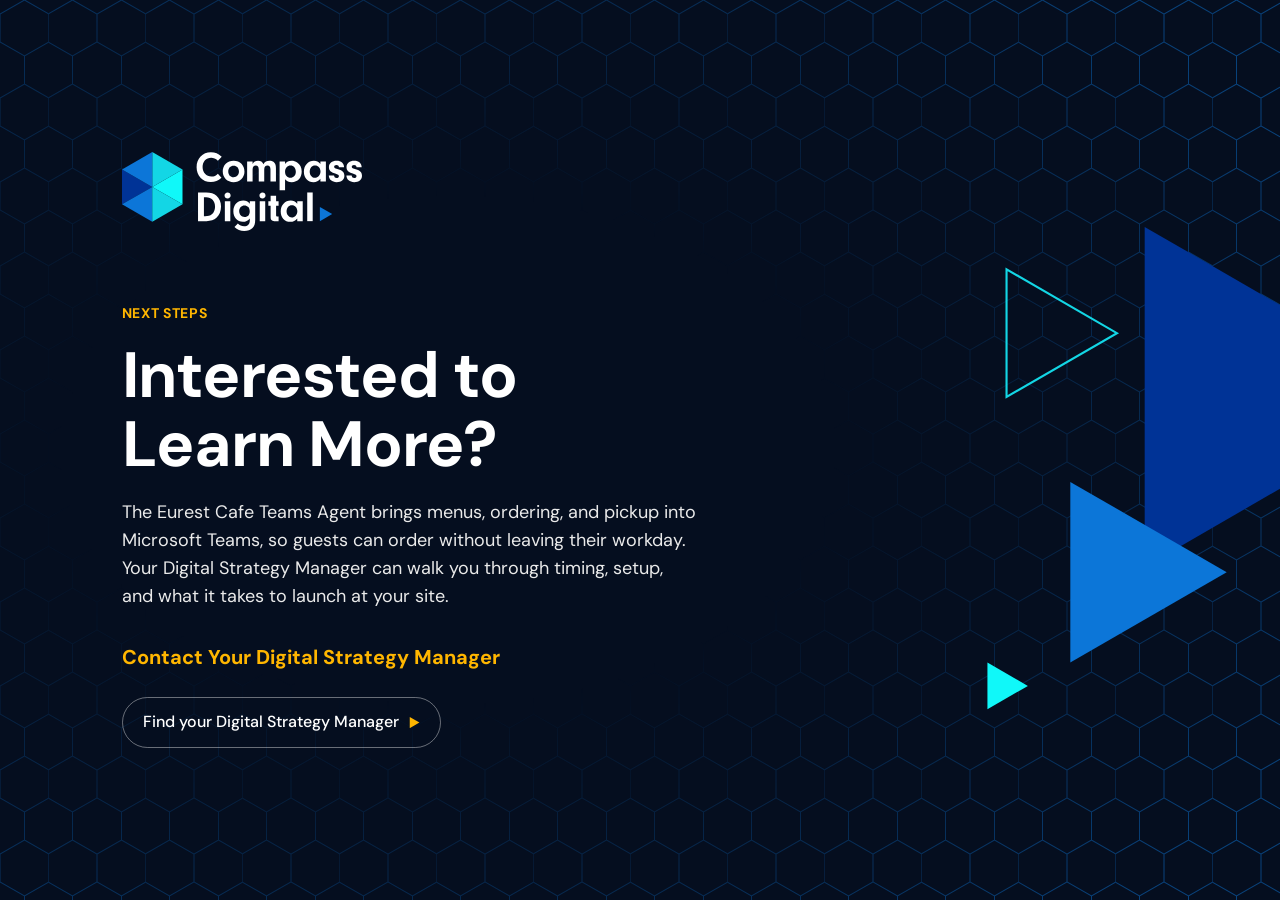
==== commit 862e481e: "Update placeholder copy for post-demo audience" ====
--- a/index.html
+++ b/index.html
@@ -11,8 +11,8 @@
      ║ Per-site values, part 1 of 2. Part 2 is the first block in <body>.    ║
      ║ Theme: set data-brand on <html> above (themes are defined in :root).  ║
      ╚═══════════════════════════════════════════════════════════════════════╝ -->
-<title>Eurest Cafe Teams Agent · Coming Soon</title>
-<meta name="description" content="The Eurest Cafe Teams Agent is coming soon. Contact your Digital Strategy Manager to learn more.">
+<title>Eurest Cafe Teams Agent · Next Steps</title>
+<meta name="description" content="Ready to bring the Eurest Cafe Teams Agent to your site? Contact your Digital Strategy Manager to learn more.">
 <!-- ══ END SITE CONFIG (head) ══ -->
 <link rel="icon" type="image/svg+xml" href="[data-uri]">
 <style>
@@ -164,9 +164,9 @@
          ║ · body sentence case · Oxford comma · no italics or underlines.    ║
          ╚════════════════════════════════════════════════════════════════════╝ -->
     <p class="logo-wrap"><img class="logo" src="[data-uri]" width="431.54" height="142.34" alt="Compass Digital"></p>
-    <p class="callout">Coming Soon</p>
+    <p class="callout">Next Steps</p>
     <h1>Interested to Learn More?</h1>
-    <p class="body">The Eurest Cafe Teams Agent brings menus, ordering, and pickup into Microsoft Teams, so guests can order without leaving their workday. A hosted demo is on its way.</p>
+    <p class="body">The Eurest Cafe Teams Agent brings menus, ordering, and pickup into Microsoft Teams, so guests can order without leaving their workday. Your Digital Strategy Manager can walk you through timing, setup, and what it takes to launch at your site.</p>
     <p class="cta">Contact Your Digital Strategy Manager</p>
     <a class="more" href="https://www.cdsupport.io/hc/en-us/articles/23193519933975-Who-is-my-Digital-Strategy-Manager-B-I">Find your Digital Strategy Manager<svg viewBox="0 0 22.13 25.57" aria-hidden="true"><path d="M0 0v25.57L22.13 12.79z"/></svg></a>
     <!-- ══ END SITE CONFIG (content) ══ -->
